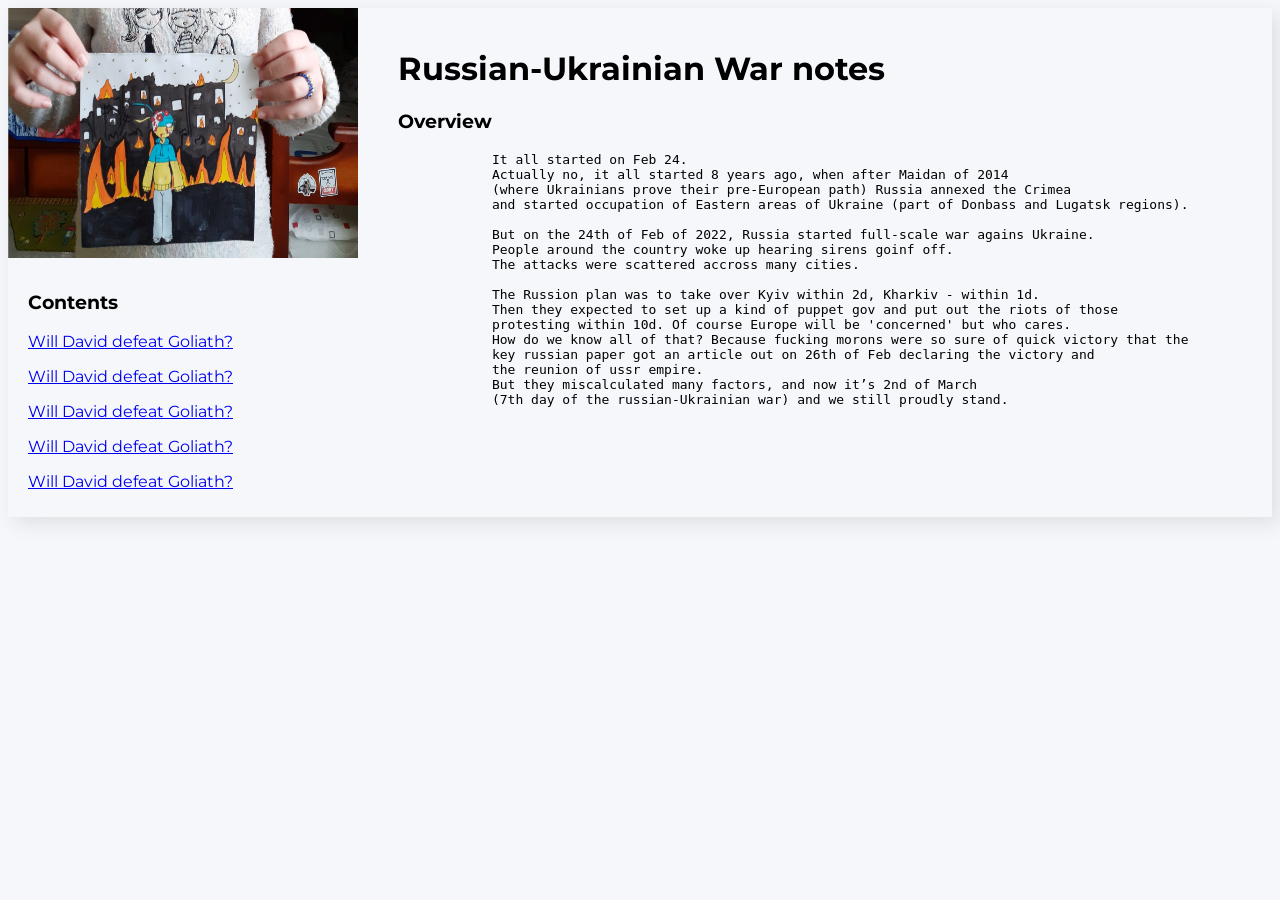
==== home.html @ 62bee1db "deploy changes" ====
<!DOCTYPE html>
<html lang="en">
  <head>
    <meta charset="UTF-8" />
    <meta http-equiv="X-UA-Compatible" content="IE=edge" />
    <meta name="viewport" content="width=device-width, initial-scale=1.0" />
    <link rel="shortcut icon" type="image/x-icon" href="favicon-32x32.png" />
    <link rel="preconnect" href="https://fonts.googleapis.com" />
    <link rel="preconnect" href="https://fonts.gstatic.com" crossorigin />
    <link
      href="https://fonts.googleapis.com/css2?family=Montserrat:wght@400;700&display=swap"
      rel="stylesheet"
    />
    <link rel="stylesheet" href="styles.css" />
    <title>war notes</title>
  </head>
  <body>
    <!--Main-->
    <main class="main">
      <div class="aside">
        <img src="assets/imgs/ukr-drawing.png" alt="ukr-drawing" />

        <div class="contents">
          <h3 class="sidebar-title">Contents</h3>
          <div>
            <p>
              <a href="#overview">Will David defeat Goliath?</a>
            </p>

            <p>
              <a href="#overview">Will David defeat Goliath?</a>
            </p>

            <p>
              <a href="#overview">Will David defeat Goliath?</a>
            </p>

            <p>
              <a href="#overview">Will David defeat Goliath?</a>
            </p>

            <p>
              <a href="#overview">Will David defeat Goliath?</a>
            </p>
          </div>
        </div>
      </div>

      <div class="content">
        <h1>Russian-Ukrainian War notes</h1>
        <div>
          <h3>Overview</h3>
          <pre>
            It all started on Feb 24. 
            Actually no, it all started 8 years ago, when after Maidan of 2014 
            (where Ukrainians prove their pre-European path) Russia annexed the Crimea 
            and started occupation of Eastern areas of Ukraine (part of Donbass and Lugatsk regions). 
            
            But on the 24th of Feb of 2022, Russia started full-scale war agains Ukraine. 
            People around the country woke up hearing sirens goinf off. 
            The attacks were scattered accross many cities. 

            The Russion plan was to take over Kyiv within 2d, Kharkiv - within 1d. 
            Then they expected to set up a kind of puppet gov and put out the riots of those 
            protesting within 10d. Of course Europe will be 'concerned' but who cares. 
            How do we know all of that? Because fucking morons were so sure of quick victory that the
            key russian paper got an article out on 26th of Feb declaring the victory and 
            the reunion of ussr empire. 
            But they miscalculated many factors, and now it’s 2nd of March 
            (7th day of the russian-Ukrainian war) and we still proudly stand.
          </pre>
        </div>
      </div>
    </main>
  </body>
</html>
---- styles.css ----
body {
  font-family: "Montserrat", sans-serif;
  background-color: #f5f7fa;
}

.main {
  display: flex;
  box-shadow: 6px 6px 20px rgba(0, 0, 0, 0.1);
  width: 100%wv;
  margin: 0 auto;
  padding: 0;
}

.aside {
  width: max-content;
}

.aside img {
  width: 350px;
  height: 250px;
}

.content {
  width: 80%;
  padding: 20px 40px;
}

.contents {
  padding: 10px 20px;
}
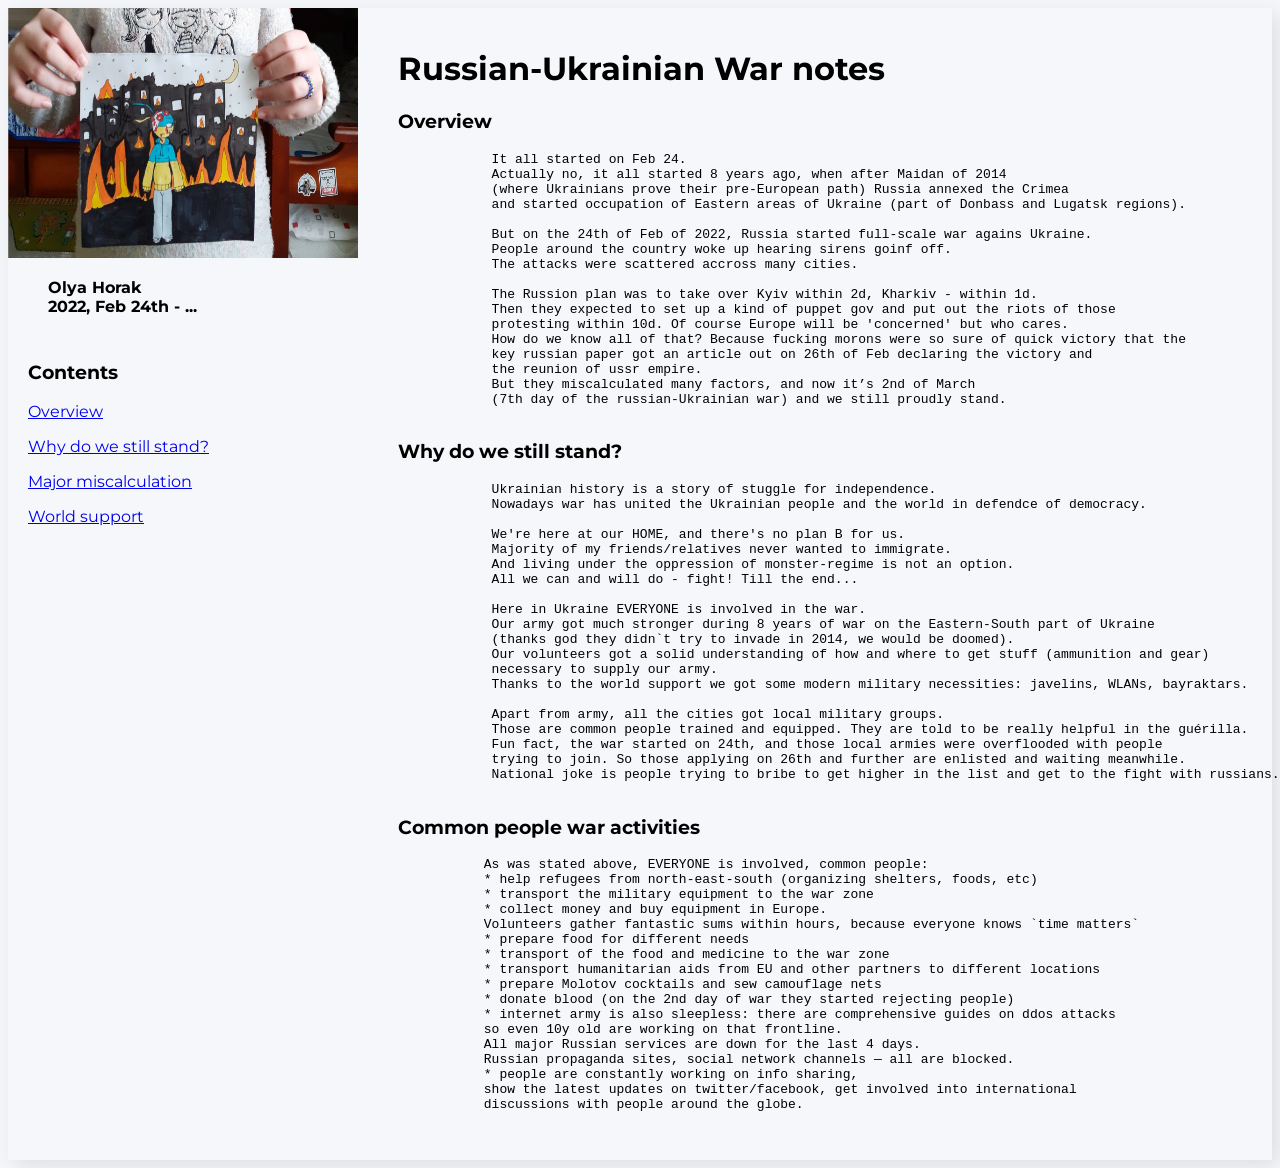
==== commit c831903e: "more content" ====
--- a/home.html
+++ b/home.html
@@ -20,27 +20,30 @@
       <div class="aside">
         <img src="assets/imgs/ukr-drawing.png" alt="ukr-drawing" />
 
+        <div class="auth">
+          <p>
+            Olya Horak <br />
+            2022, Feb 24th - ...
+          </p>
+        </div>
+
         <div class="contents">
           <h3 class="sidebar-title">Contents</h3>
           <div>
             <p>
-              <a href="#overview">Will David defeat Goliath?</a>
+              <a href="#overview">Overview</a>
             </p>
 
             <p>
-              <a href="#overview">Will David defeat Goliath?</a>
+              <a href="#why-stand">Why do we still stand?</a>
             </p>
 
             <p>
-              <a href="#overview">Will David defeat Goliath?</a>
+              <a href="#miscalculations">Major miscalculation</a>
             </p>
 
             <p>
-              <a href="#overview">Will David defeat Goliath?</a>
-            </p>
-
-            <p>
-              <a href="#overview">Will David defeat Goliath?</a>
+              <a href="#support">World support</a>
             </p>
           </div>
         </div>
@@ -48,7 +51,7 @@
 
       <div class="content">
         <h1>Russian-Ukrainian War notes</h1>
-        <div>
+        <div id="overview">
           <h3>Overview</h3>
           <pre>
             It all started on Feb 24. 
@@ -70,6 +73,55 @@
             (7th day of the russian-Ukrainian war) and we still proudly stand.
           </pre>
         </div>
+
+        <div id="why-stand">
+          <h3>Why do we still stand?</h3>
+          <pre>
+            Ukrainian history is a story of stuggle for independence. 
+            Nowadays war has united the Ukrainian people and the world in defendce of democracy. 
+
+            We're here at our HOME, and there's no plan B for us.
+            Majority of my friends/relatives never wanted to immigrate. 
+            And living under the oppression of monster-regime is not an option.
+            All we can and will do - fight! Till the end...
+
+            Here in Ukraine EVERYONE is involved in the war. 
+            Our army got much stronger during 8 years of war on the Eastern-South part of Ukraine 
+            (thanks god they didn`t try to invade in 2014, we would be doomed). 
+            Our volunteers got a solid understanding of how and where to get stuff (ammunition and gear) 
+            necessary to supply our army. 
+            Thanks to the world support we got some modern military necessities: javelins, WLANs, bayraktars.
+
+            Apart from army, all the cities got local military groups. 
+            Those are common people trained and equipped. They are told to be really helpful in the guérilla. 
+            Fun fact, the war started on 24th, and those local armies were overflooded with people 
+            trying to join. So those applying on 26th and further are enlisted and waiting meanwhile. 
+            National joke is people trying to bribe to get higher in the list and get to the fight with russians.
+          </pre>
+        </div>
+
+        <div id="overview2">
+          <h3>Common people war activities</h3>
+          <pre>
+           As was stated above, EVERYONE is involved, common people:
+           * help refugees from north-east-south (organizing shelters, foods, etc)
+           * transport the military equipment to the war zone
+           * collect money and buy equipment in Europe. 
+           Volunteers gather fantastic sums within hours, because everyone knows `time matters`
+           * prepare food for different needs
+           * transport of the food and medicine to the war zone
+           * transport humanitarian aids from EU and other partners to different locations
+           * prepare Molotov cocktails and sew camouflage nets
+           * donate blood (on the 2nd day of war they started rejecting people)
+           * internet army is also sleepless: there are comprehensive guides on ddos attacks 
+           so even 10y old are working on that frontline. 
+           All major Russian services are down for the last 4 days. 
+           Russian propaganda sites, social network channels — all are blocked.
+           * people are constantly working on info sharing, 
+           show the latest updates on twitter/facebook, get involved into international 
+           discussions with people around the globe.
+          </pre>
+        </div>
       </div>
     </main>
   </body>
--- a/styles.css
+++ b/styles.css
@@ -20,6 +20,11 @@
   height: 250px;
 }
 
+.auth {
+  padding-left: 40px;
+  font-weight: bold;
+}
+
 .content {
   width: 80%;
   padding: 20px 40px;
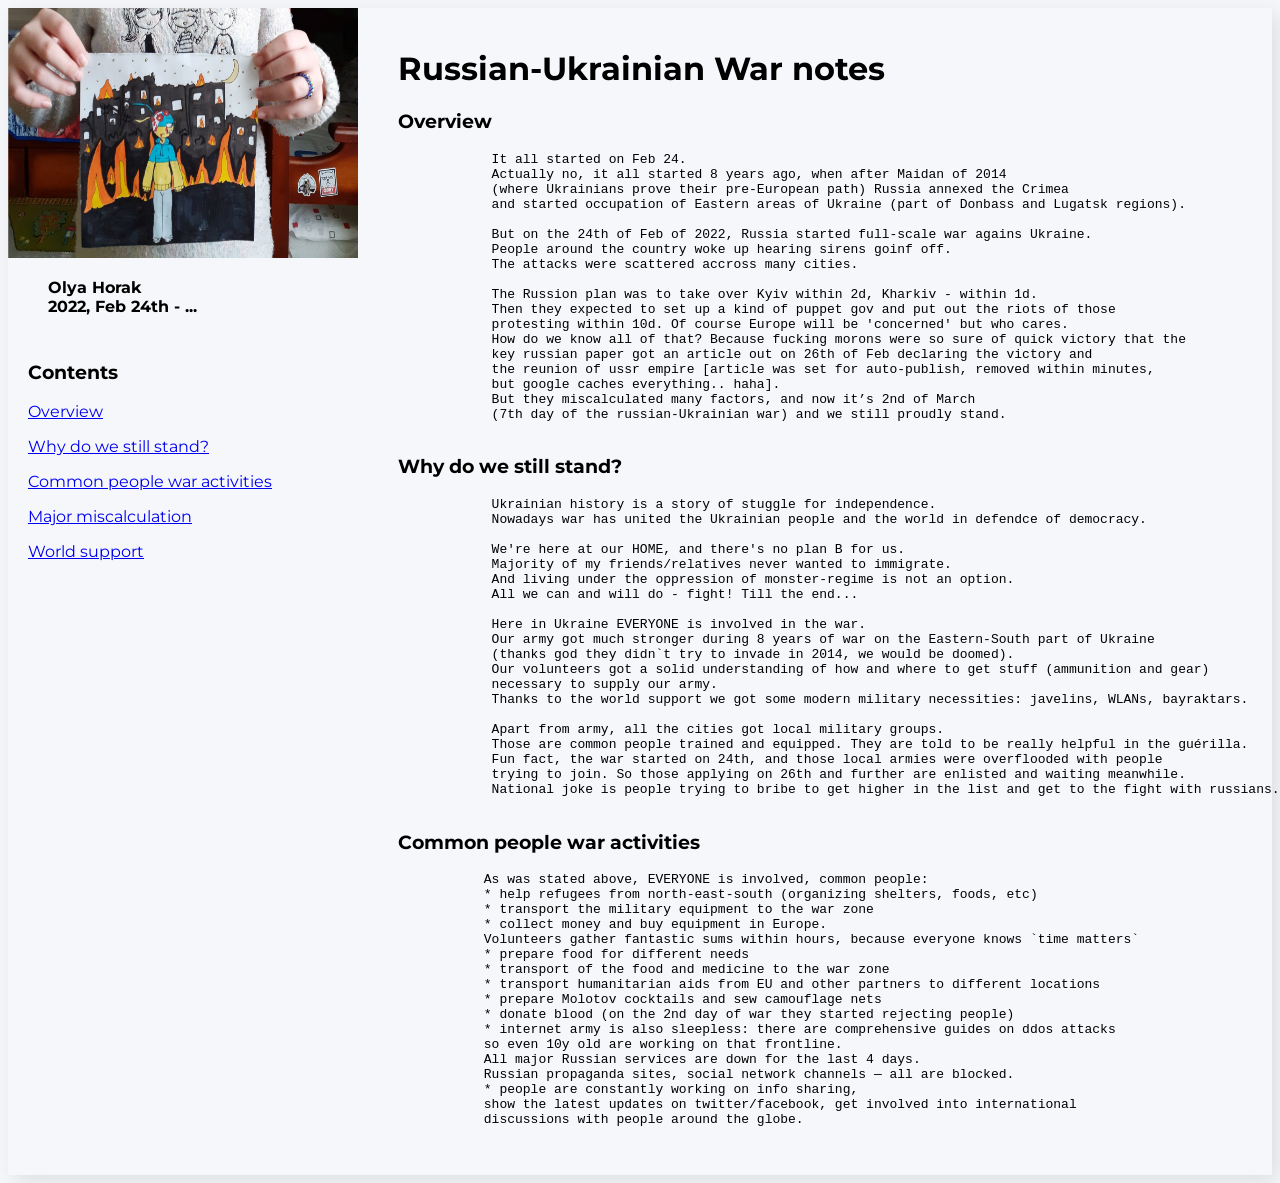
==== commit ecee30f3: "more content" ====
--- a/home.html
+++ b/home.html
@@ -39,11 +39,15 @@
             </p>
 
             <p>
+              <a href="#common-people">Common people war activities</a>
+            </p>
+
+            <p>
               <a href="#miscalculations">Major miscalculation</a>
             </p>
 
             <p>
-              <a href="#support">World support</a>
+              <a href="#common-people">World support</a>
             </p>
           </div>
         </div>
@@ -68,7 +72,8 @@
             protesting within 10d. Of course Europe will be 'concerned' but who cares. 
             How do we know all of that? Because fucking morons were so sure of quick victory that the
             key russian paper got an article out on 26th of Feb declaring the victory and 
-            the reunion of ussr empire. 
+            the reunion of ussr empire [article was set for auto-publish, removed within minutes, 
+            but google caches everything.. haha]. 
             But they miscalculated many factors, and now it’s 2nd of March 
             (7th day of the russian-Ukrainian war) and we still proudly stand.
           </pre>
@@ -100,7 +105,7 @@
           </pre>
         </div>
 
-        <div id="overview2">
+        <div id="common-people">
           <h3>Common people war activities</h3>
           <pre>
            As was stated above, EVERYONE is involved, common people:
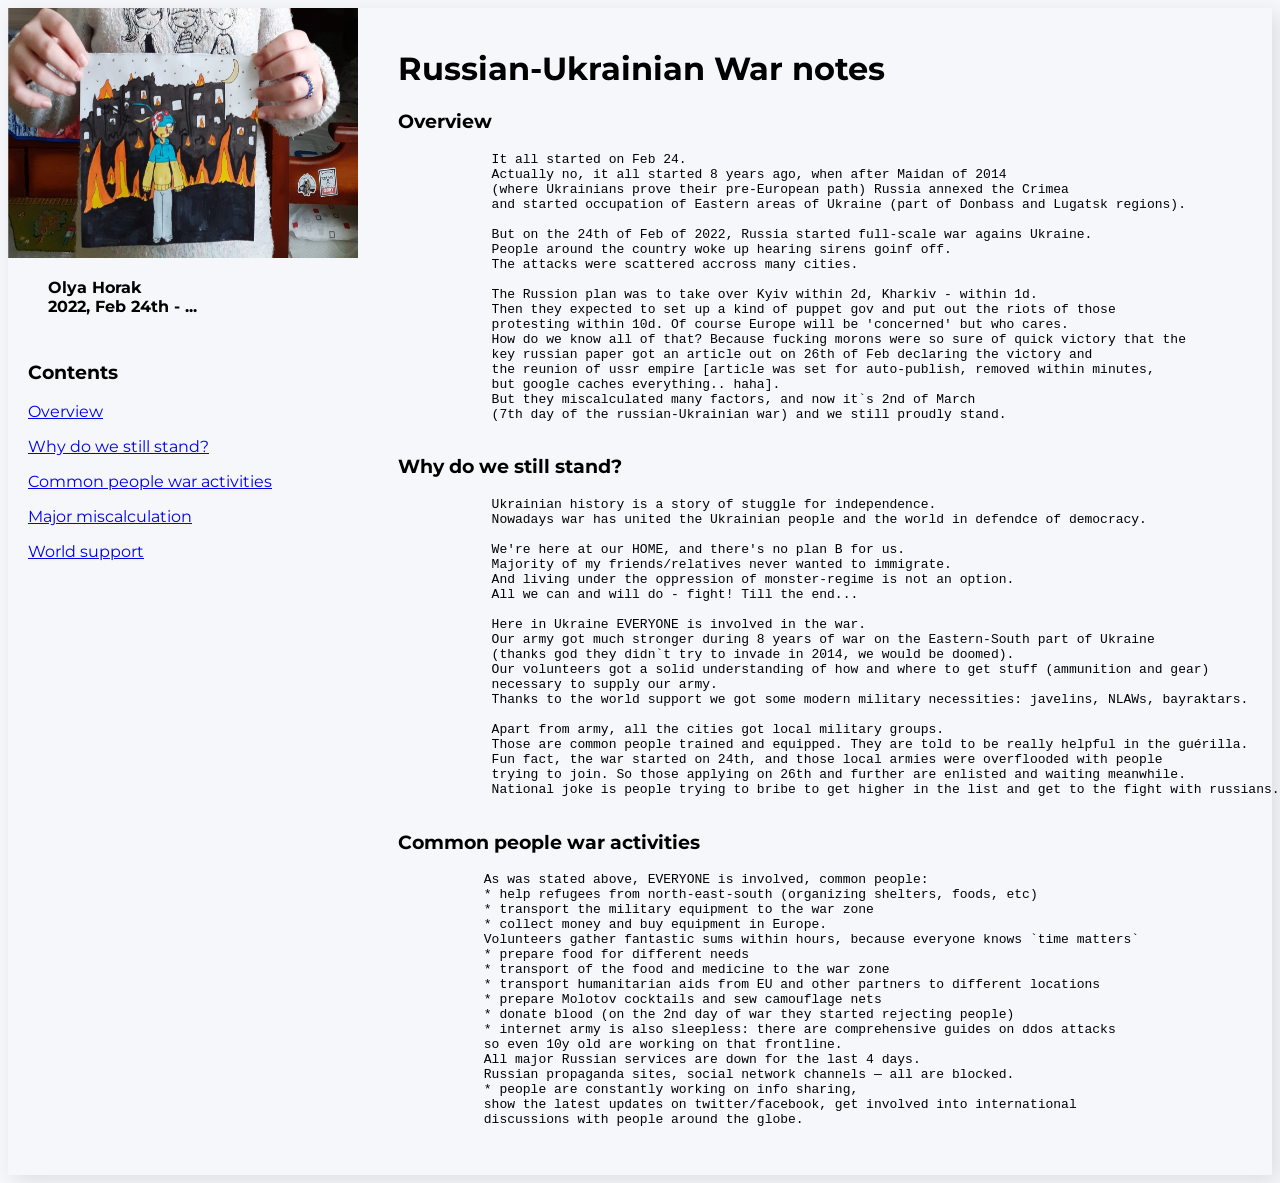
==== commit b8223e01: "typos fixing" ====
--- a/home.html
+++ b/home.html
@@ -74,7 +74,7 @@
             key russian paper got an article out on 26th of Feb declaring the victory and 
             the reunion of ussr empire [article was set for auto-publish, removed within minutes, 
             but google caches everything.. haha]. 
-            But they miscalculated many factors, and now it’s 2nd of March 
+            But they miscalculated many factors, and now it`s 2nd of March 
             (7th day of the russian-Ukrainian war) and we still proudly stand.
           </pre>
         </div>
@@ -95,7 +95,7 @@
             (thanks god they didn`t try to invade in 2014, we would be doomed). 
             Our volunteers got a solid understanding of how and where to get stuff (ammunition and gear) 
             necessary to supply our army. 
-            Thanks to the world support we got some modern military necessities: javelins, WLANs, bayraktars.
+            Thanks to the world support we got some modern military necessities: javelins, NLAWs, bayraktars.
 
             Apart from army, all the cities got local military groups. 
             Those are common people trained and equipped. They are told to be really helpful in the guérilla. 
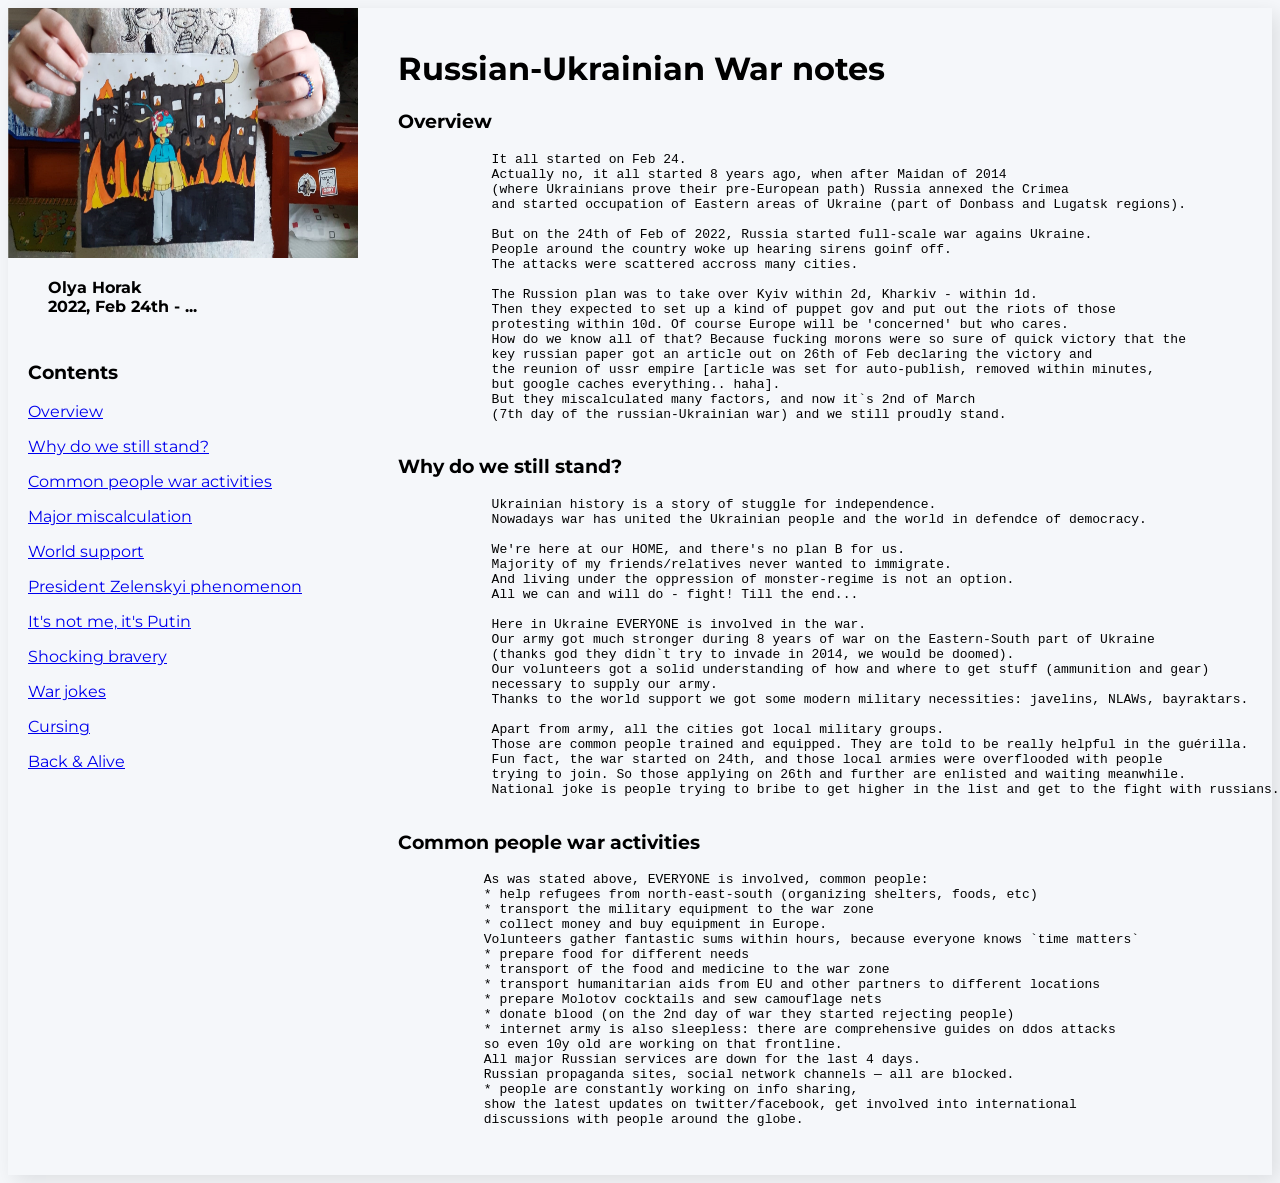
==== commit 5f6590df: "added more topicks" ====
--- a/home.html
+++ b/home.html
@@ -47,7 +47,31 @@
             </p>
 
             <p>
-              <a href="#common-people">World support</a>
+              <a href="#world-support">World support</a>
+            </p>
+
+            <p>
+              <a href="#president">President Zelenskyi phenomenon</a>
+            </p>
+
+            <p>
+              <a href="#russians">It's not me, it's Putin</a>
+            </p>
+
+            <p>
+              <a href="#bravery">Shocking bravery</a>
+            </p>
+
+            <p>
+              <a href="#fun">War jokes</a>
+            </p>
+
+            <p>
+              <a href="#cursing">Cursing</a>
+            </p>
+
+            <p>
+              <a href="#back-alive">Back & Alive</a>
             </p>
           </div>
         </div>
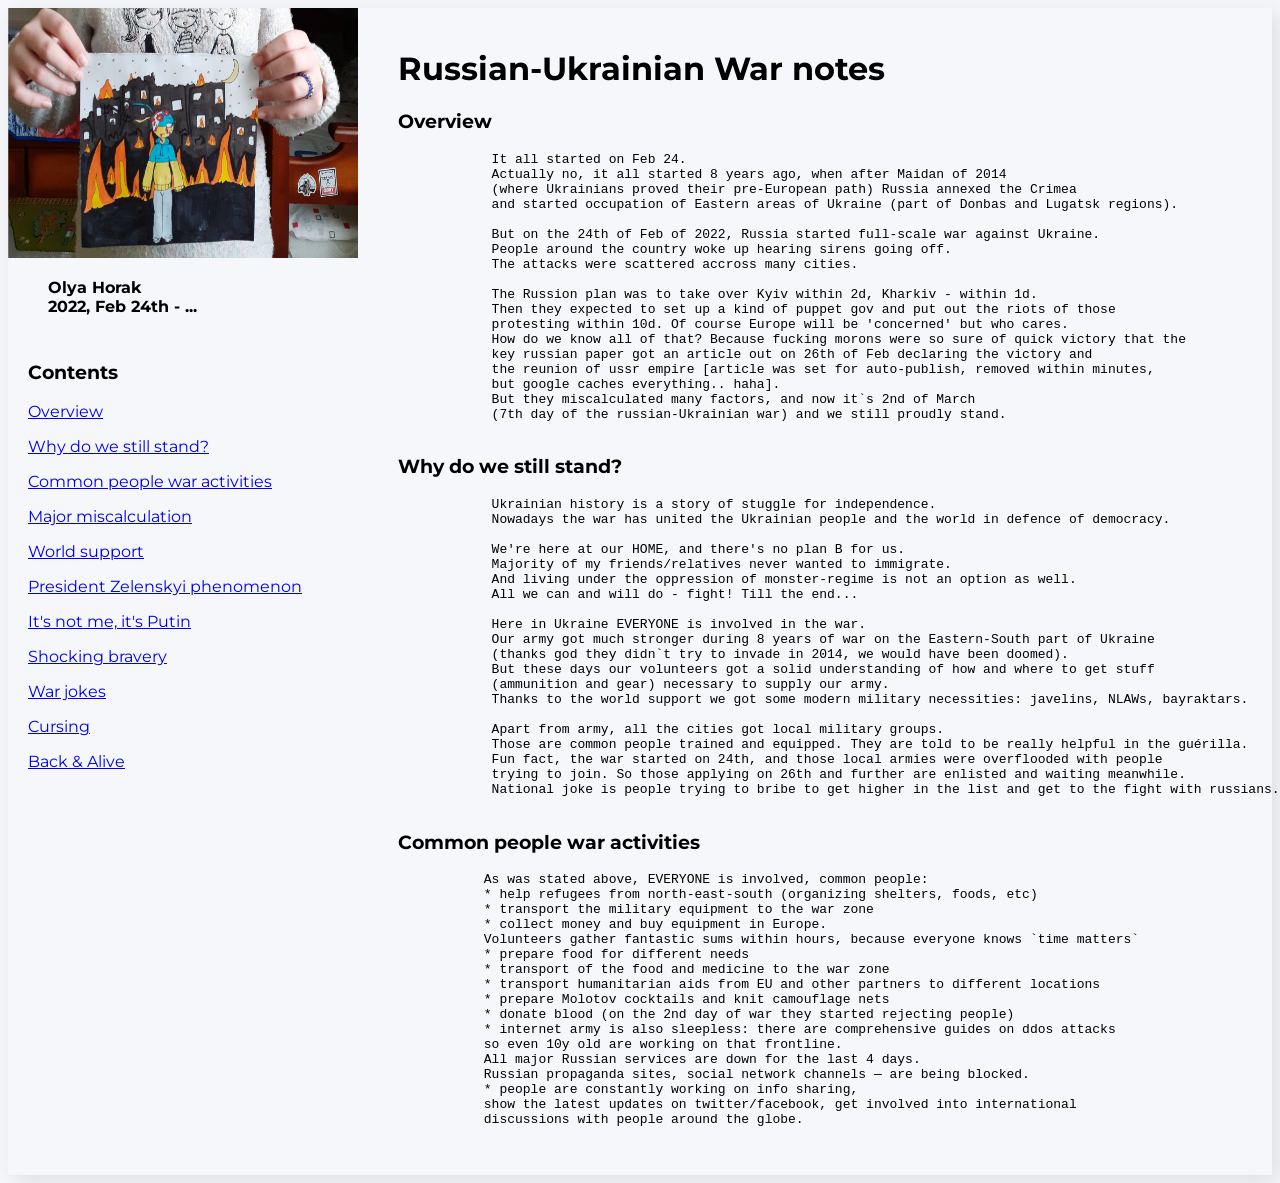
==== commit 85fa4d44: "typos fixes" ====
--- a/home.html
+++ b/home.html
@@ -84,11 +84,11 @@
           <pre>
             It all started on Feb 24. 
             Actually no, it all started 8 years ago, when after Maidan of 2014 
-            (where Ukrainians prove their pre-European path) Russia annexed the Crimea 
-            and started occupation of Eastern areas of Ukraine (part of Donbass and Lugatsk regions). 
+            (where Ukrainians proved their pre-European path) Russia annexed the Crimea 
+            and started occupation of Eastern areas of Ukraine (part of Donbas and Lugatsk regions). 
             
-            But on the 24th of Feb of 2022, Russia started full-scale war agains Ukraine. 
-            People around the country woke up hearing sirens goinf off. 
+            But on the 24th of Feb of 2022, Russia started full-scale war against Ukraine. 
+            People around the country woke up hearing sirens going off. 
             The attacks were scattered accross many cities. 
 
             The Russion plan was to take over Kyiv within 2d, Kharkiv - within 1d. 
@@ -107,18 +107,18 @@
           <h3>Why do we still stand?</h3>
           <pre>
             Ukrainian history is a story of stuggle for independence. 
-            Nowadays war has united the Ukrainian people and the world in defendce of democracy. 
+            Nowadays the war has united the Ukrainian people and the world in defence of democracy. 
 
             We're here at our HOME, and there's no plan B for us.
             Majority of my friends/relatives never wanted to immigrate. 
-            And living under the oppression of monster-regime is not an option.
+            And living under the oppression of monster-regime is not an option as well.
             All we can and will do - fight! Till the end...
 
             Here in Ukraine EVERYONE is involved in the war. 
             Our army got much stronger during 8 years of war on the Eastern-South part of Ukraine 
-            (thanks god they didn`t try to invade in 2014, we would be doomed). 
-            Our volunteers got a solid understanding of how and where to get stuff (ammunition and gear) 
-            necessary to supply our army. 
+            (thanks god they didn`t try to invade in 2014, we would have been doomed). 
+            But these days our volunteers got a solid understanding of how and where to get stuff 
+            (ammunition and gear) necessary to supply our army. 
             Thanks to the world support we got some modern military necessities: javelins, NLAWs, bayraktars.
 
             Apart from army, all the cities got local military groups. 
@@ -140,12 +140,12 @@
            * prepare food for different needs
            * transport of the food and medicine to the war zone
            * transport humanitarian aids from EU and other partners to different locations
-           * prepare Molotov cocktails and sew camouflage nets
+           * prepare Molotov cocktails and knit camouflage nets
            * donate blood (on the 2nd day of war they started rejecting people)
            * internet army is also sleepless: there are comprehensive guides on ddos attacks 
            so even 10y old are working on that frontline. 
            All major Russian services are down for the last 4 days. 
-           Russian propaganda sites, social network channels — all are blocked.
+           Russian propaganda sites, social network channels — are being blocked.
            * people are constantly working on info sharing, 
            show the latest updates on twitter/facebook, get involved into international 
            discussions with people around the globe.
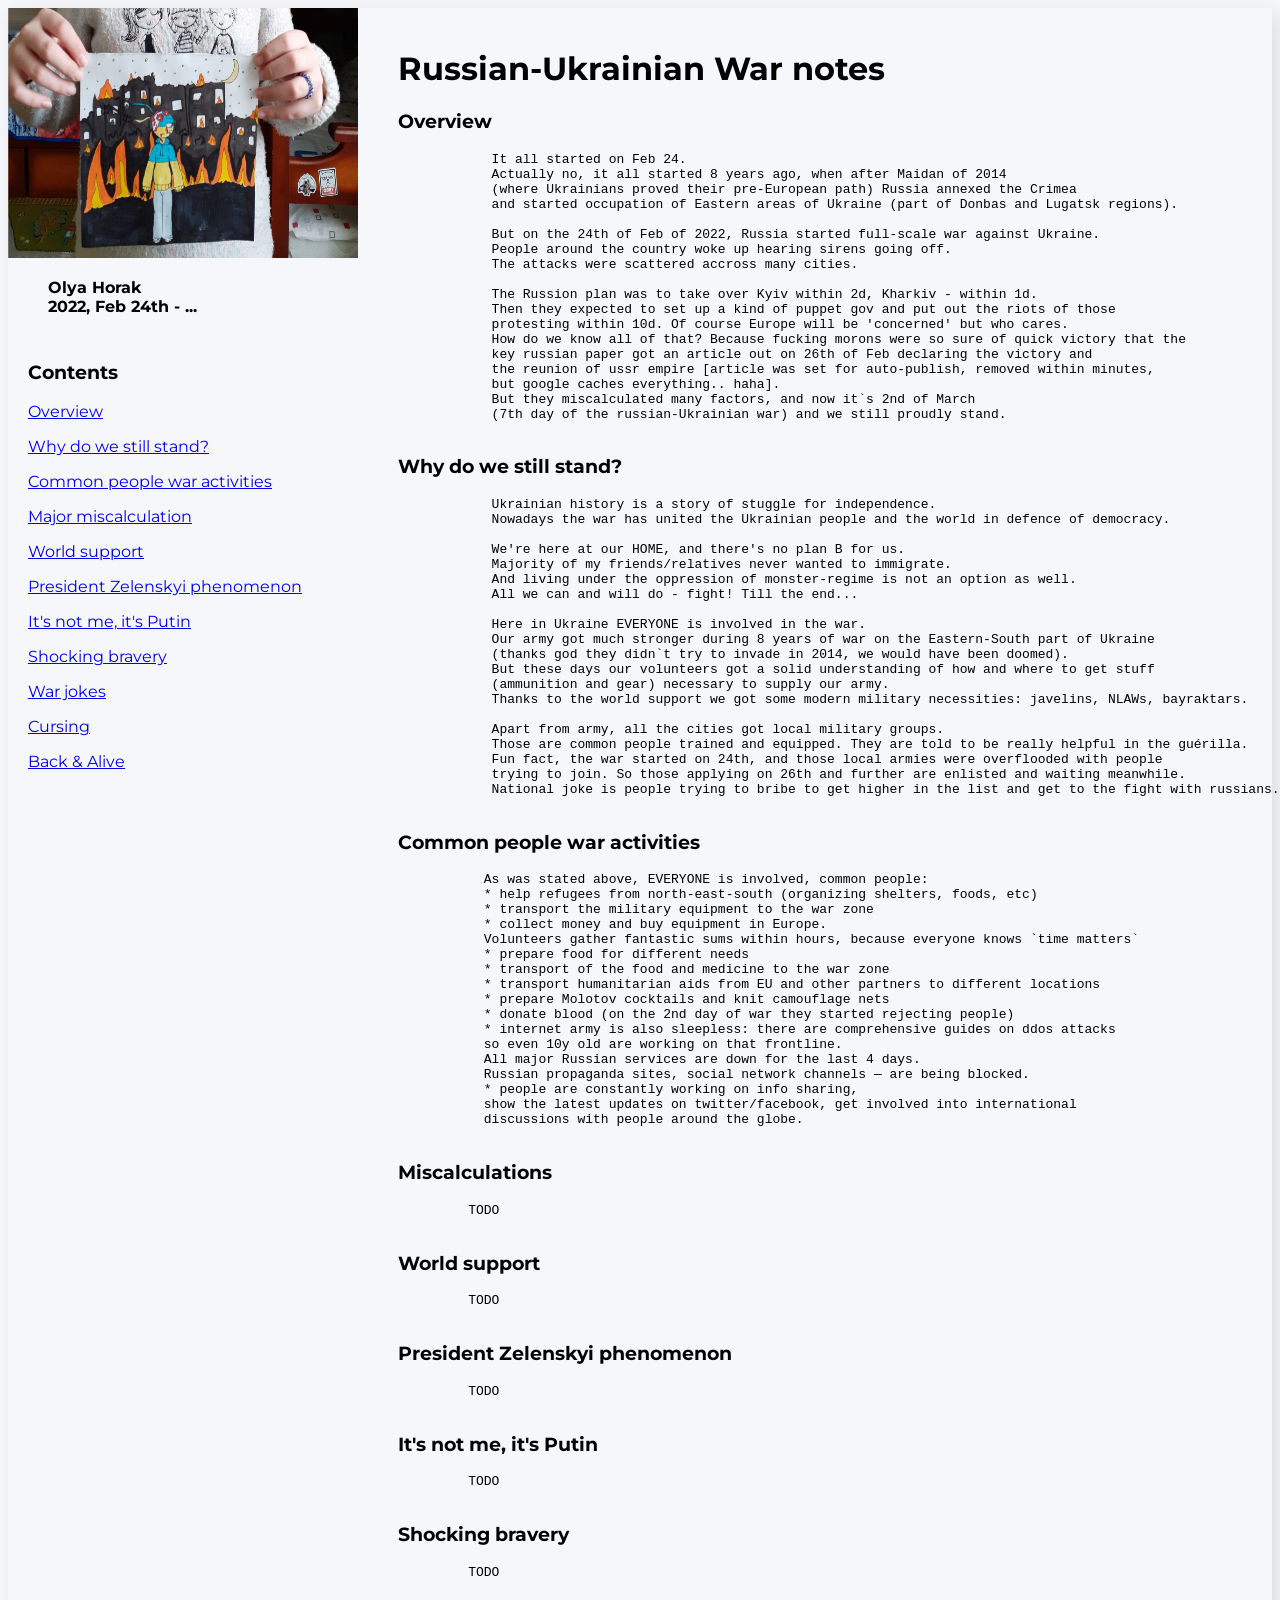
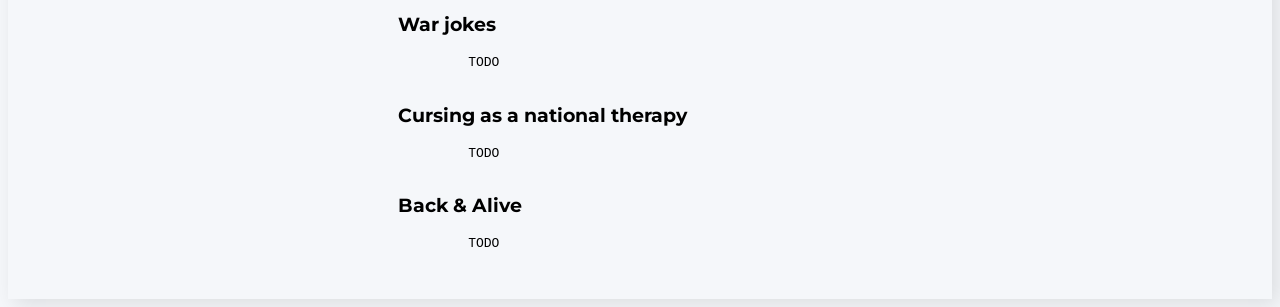
==== commit c5acc821: "added placeholders for info sections" ====
--- a/home.html
+++ b/home.html
@@ -79,6 +79,7 @@
 
       <div class="content">
         <h1>Russian-Ukrainian War notes</h1>
+
         <div id="overview">
           <h3>Overview</h3>
           <pre>
@@ -151,6 +152,62 @@
            discussions with people around the globe.
           </pre>
         </div>
+
+        <div id="miscalculations">
+          <h3>Miscalculations</h3>
+          <pre>
+         TODO
+          </pre>
+        </div>
+
+        <div id="world-support">
+          <h3>World support</h3>
+          <pre>
+         TODO
+          </pre>
+        </div>
+
+        <div id="president">
+          <h3>President Zelenskyi phenomenon</h3>
+          <pre>
+         TODO
+          </pre>
+        </div>
+
+        <div id="russians">
+          <h3>It's not me, it's Putin</h3>
+          <pre>
+         TODO
+          </pre>
+        </div>
+
+        <div id="bravery">
+          <h3>Shocking bravery</h3>
+          <pre>
+         TODO
+          </pre>
+        </div>
+
+        <div id="fun">
+          <h3>War jokes</h3>
+          <pre>
+         TODO
+          </pre>
+        </div>
+
+        <div id="cursing">
+          <h3>Cursing as a national therapy</h3>
+          <pre>
+         TODO
+          </pre>
+        </div>
+
+        <div id="back-alive">
+          <h3>Back & Alive</h3>
+          <pre>
+         TODO
+          </pre>
+        </div>
       </div>
     </main>
   </body>
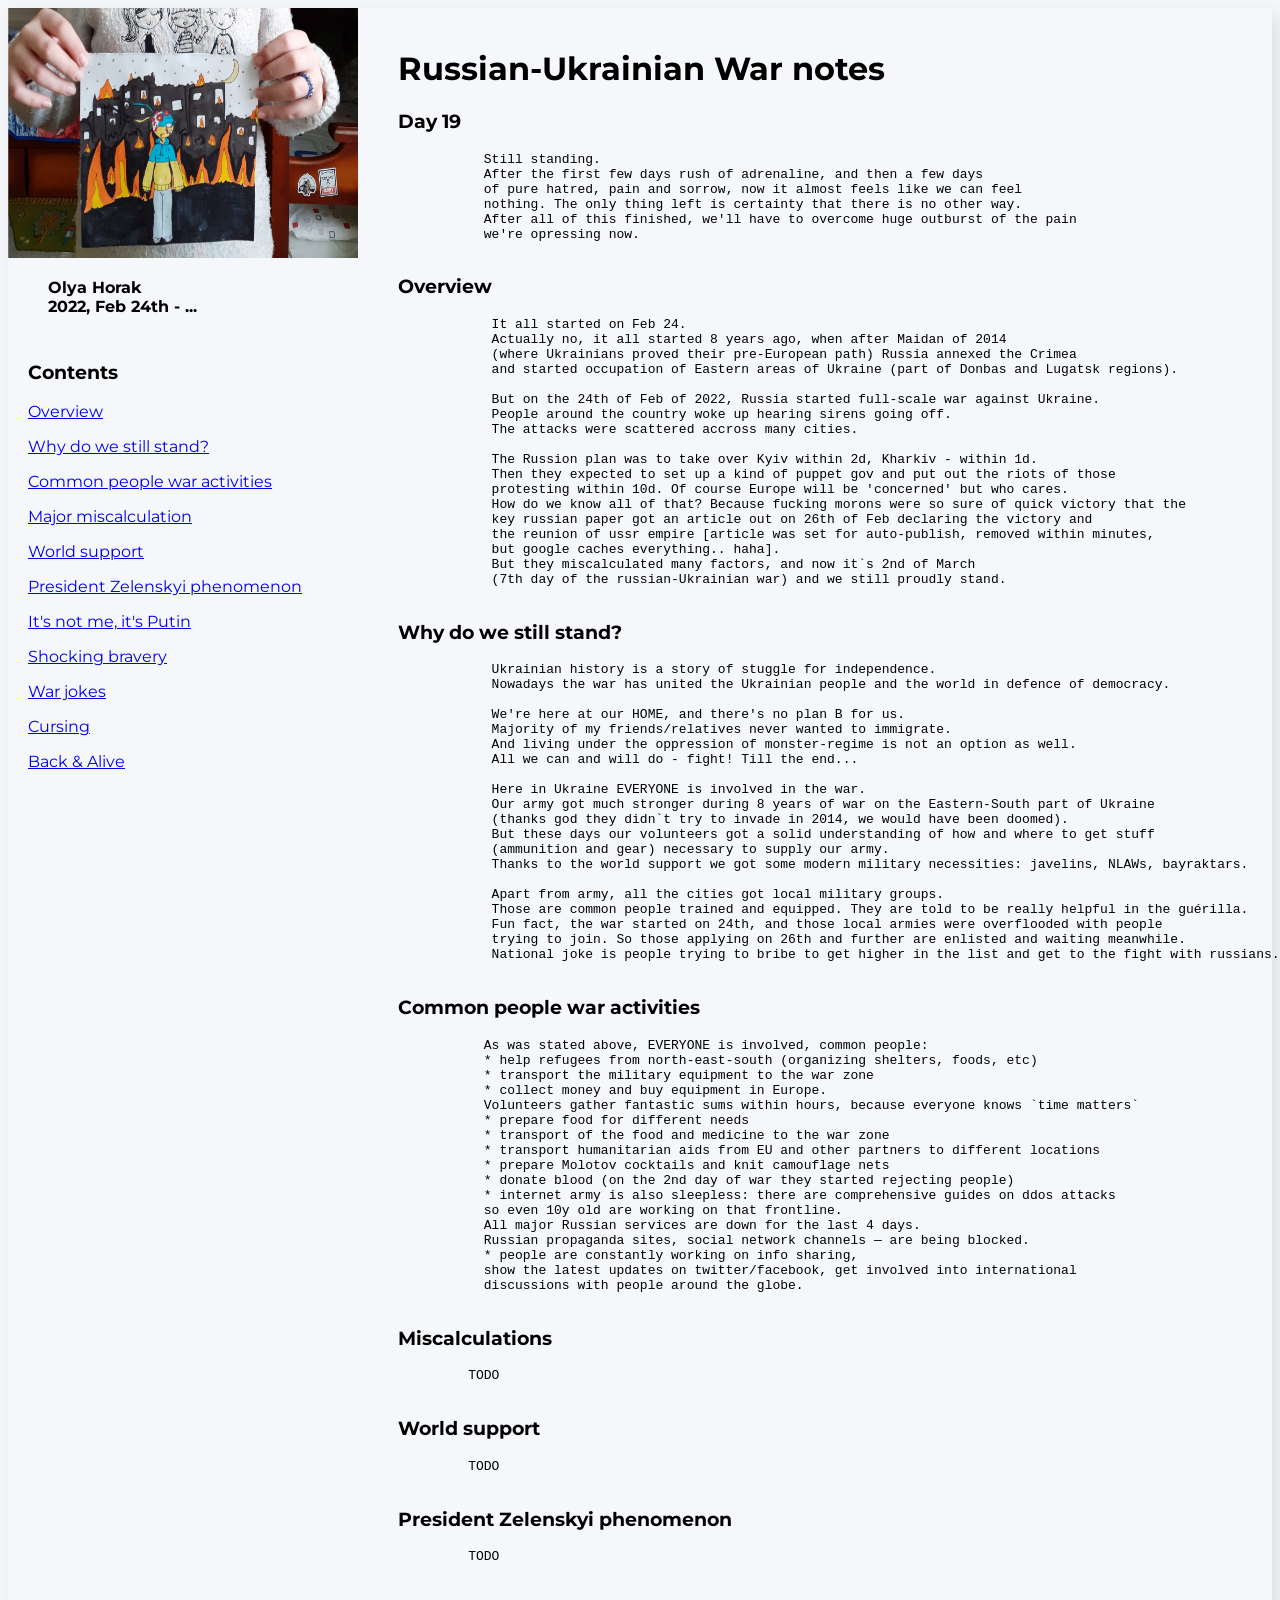
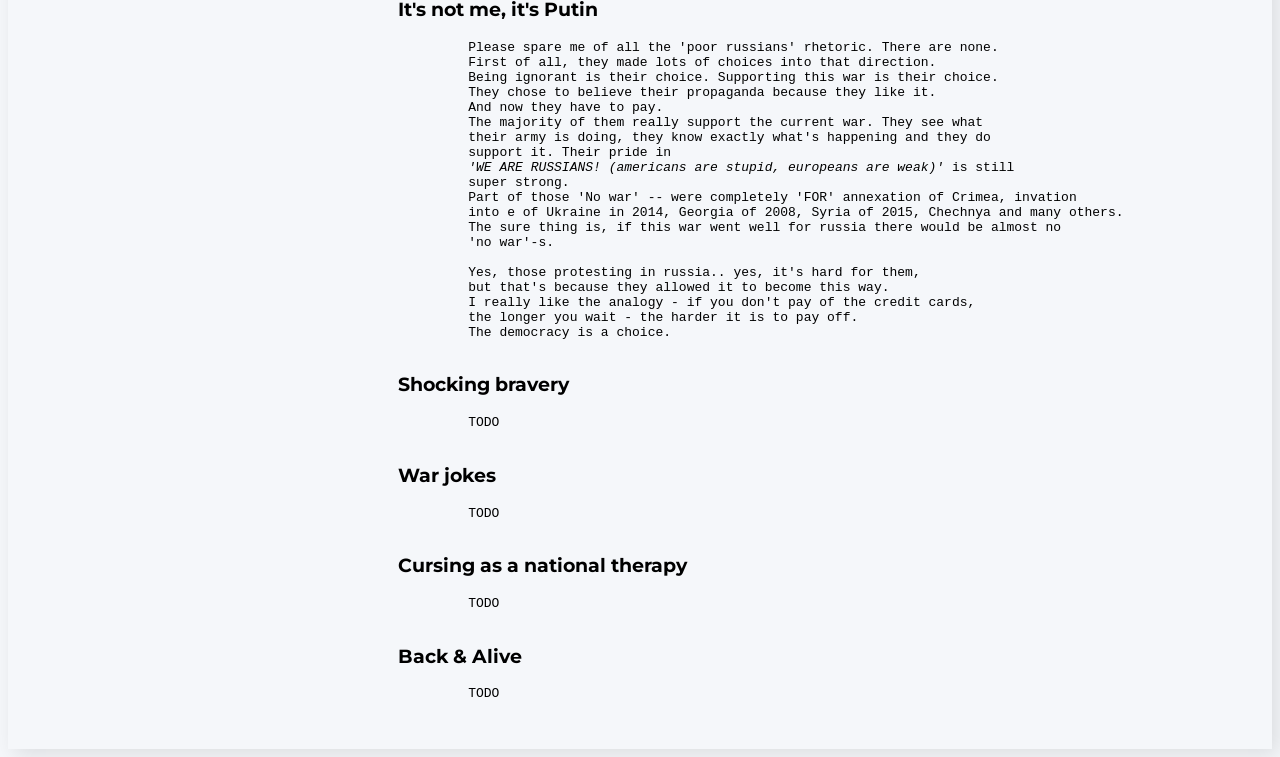
==== commit e7016100: "day 19, poor russians" ====
--- a/home.html
+++ b/home.html
@@ -80,6 +80,18 @@
       <div class="content">
         <h1>Russian-Ukrainian War notes</h1>
 
+        <div id="day">
+          <h3>Day 19</h3>
+          <pre>
+           Still standing.
+           After the first few days rush of adrenaline, and then a few days
+           of pure hatred, pain and sorrow, now it almost feels like we can feel 
+           nothing. The only thing left is certainty that there is no other way.
+           After all of this finished, we'll have to overcome huge outburst of the pain
+           we're opressing now. 
+          </pre>
+        </div>
+
         <div id="overview">
           <h3>Overview</h3>
           <pre>
@@ -177,7 +189,26 @@
         <div id="russians">
           <h3>It's not me, it's Putin</h3>
           <pre>
-         TODO
+         Please spare me of all the 'poor russians' rhetoric. There are none. 
+         First of all, they made lots of choices into that direction. 
+         Being ignorant is their choice. Supporting this war is their choice.
+         They chose to believe their propaganda because they like it.
+         And now they have to pay.
+         The majority of them really support the current war. They see what 
+         their army is doing, they know exactly what's happening and they do 
+         support it. Their pride in 
+         <i>'WE ARE RUSSIANS! (americans are stupid, europeans are weak)'</i> is still 
+         super strong.
+         Part of those 'No war' -- were completely 'FOR' annexation of Crimea, invation
+         into e of Ukraine in 2014, Georgia of 2008, Syria of 2015, Chechnya and many others.
+         The sure thing is, if this war went well for russia there would be almost no 
+         'no war'-s. 
+
+         Yes, those protesting in russia.. yes, it's hard for them,
+         but that's because they allowed it to become this way.
+         I really like the analogy - if you don't pay of the credit cards,
+         the longer you wait - the harder it is to pay off.
+         The democracy is a choice.
           </pre>
         </div>
 
